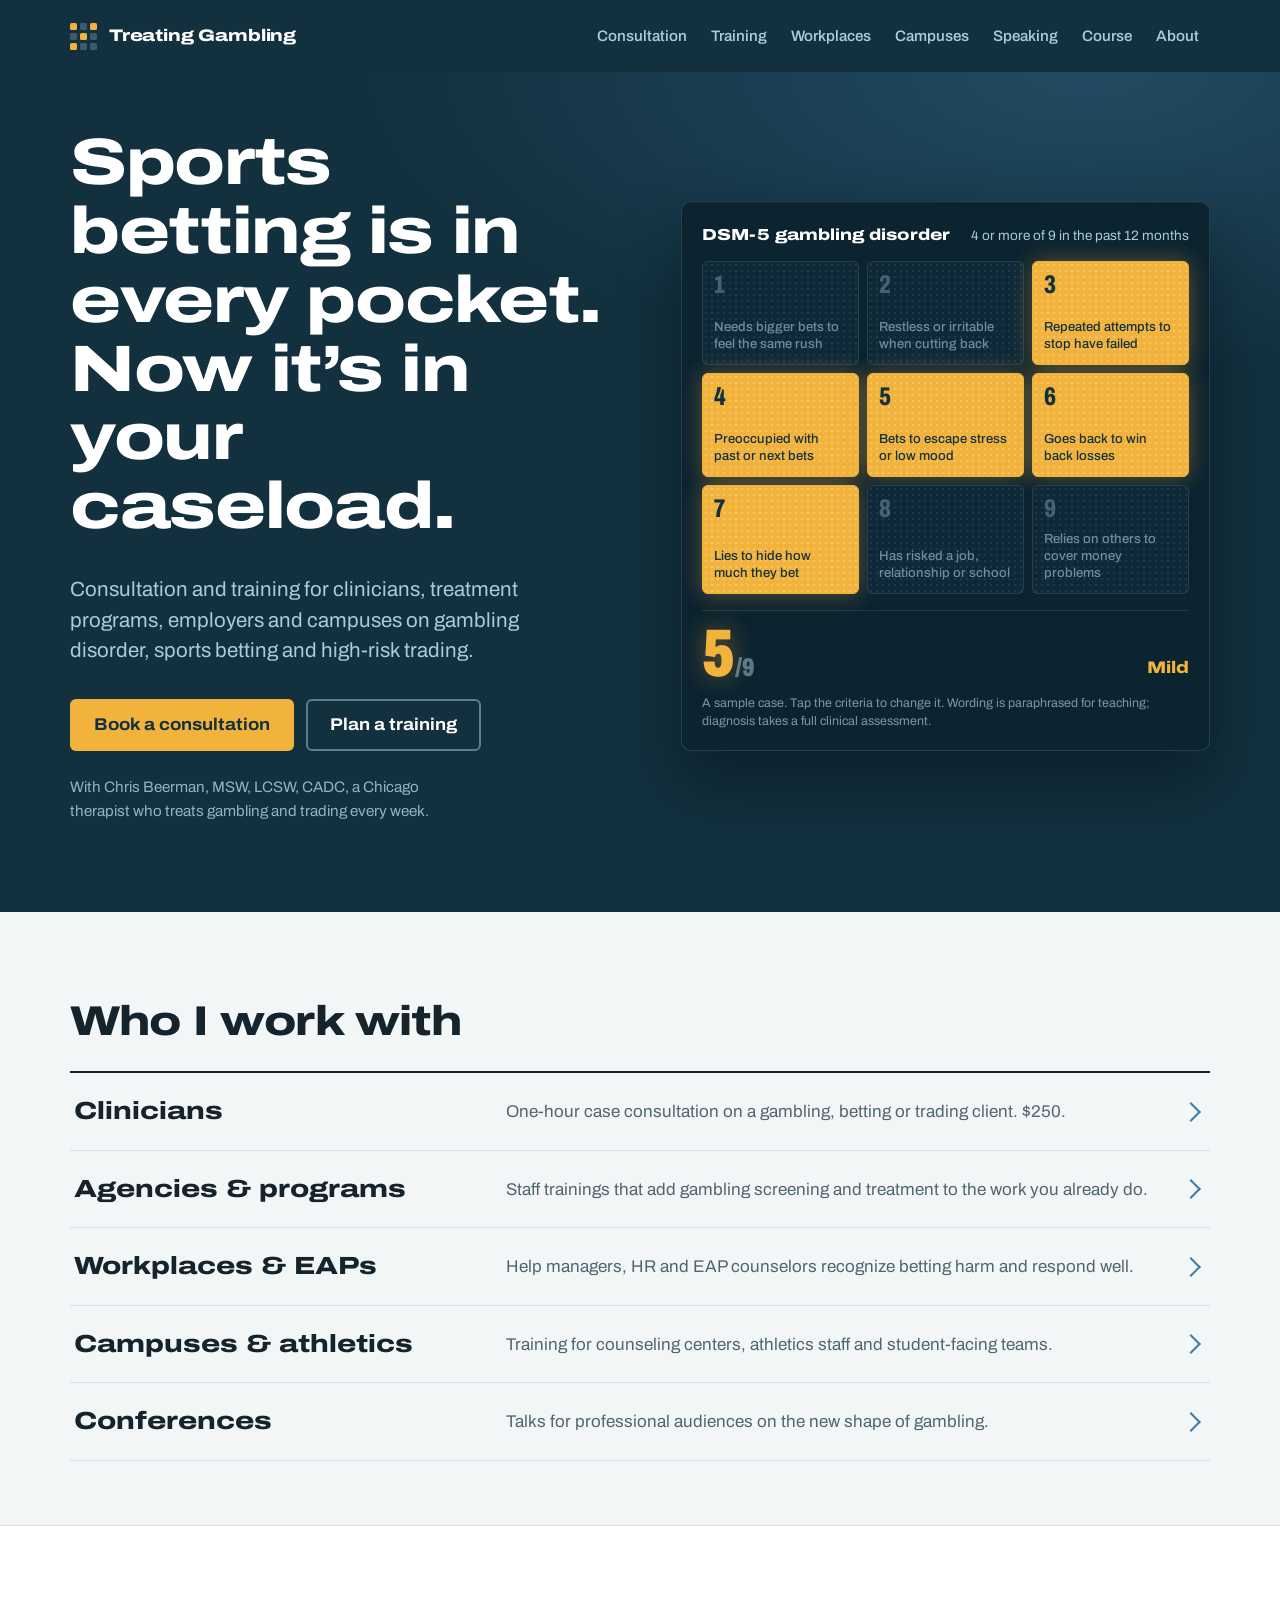
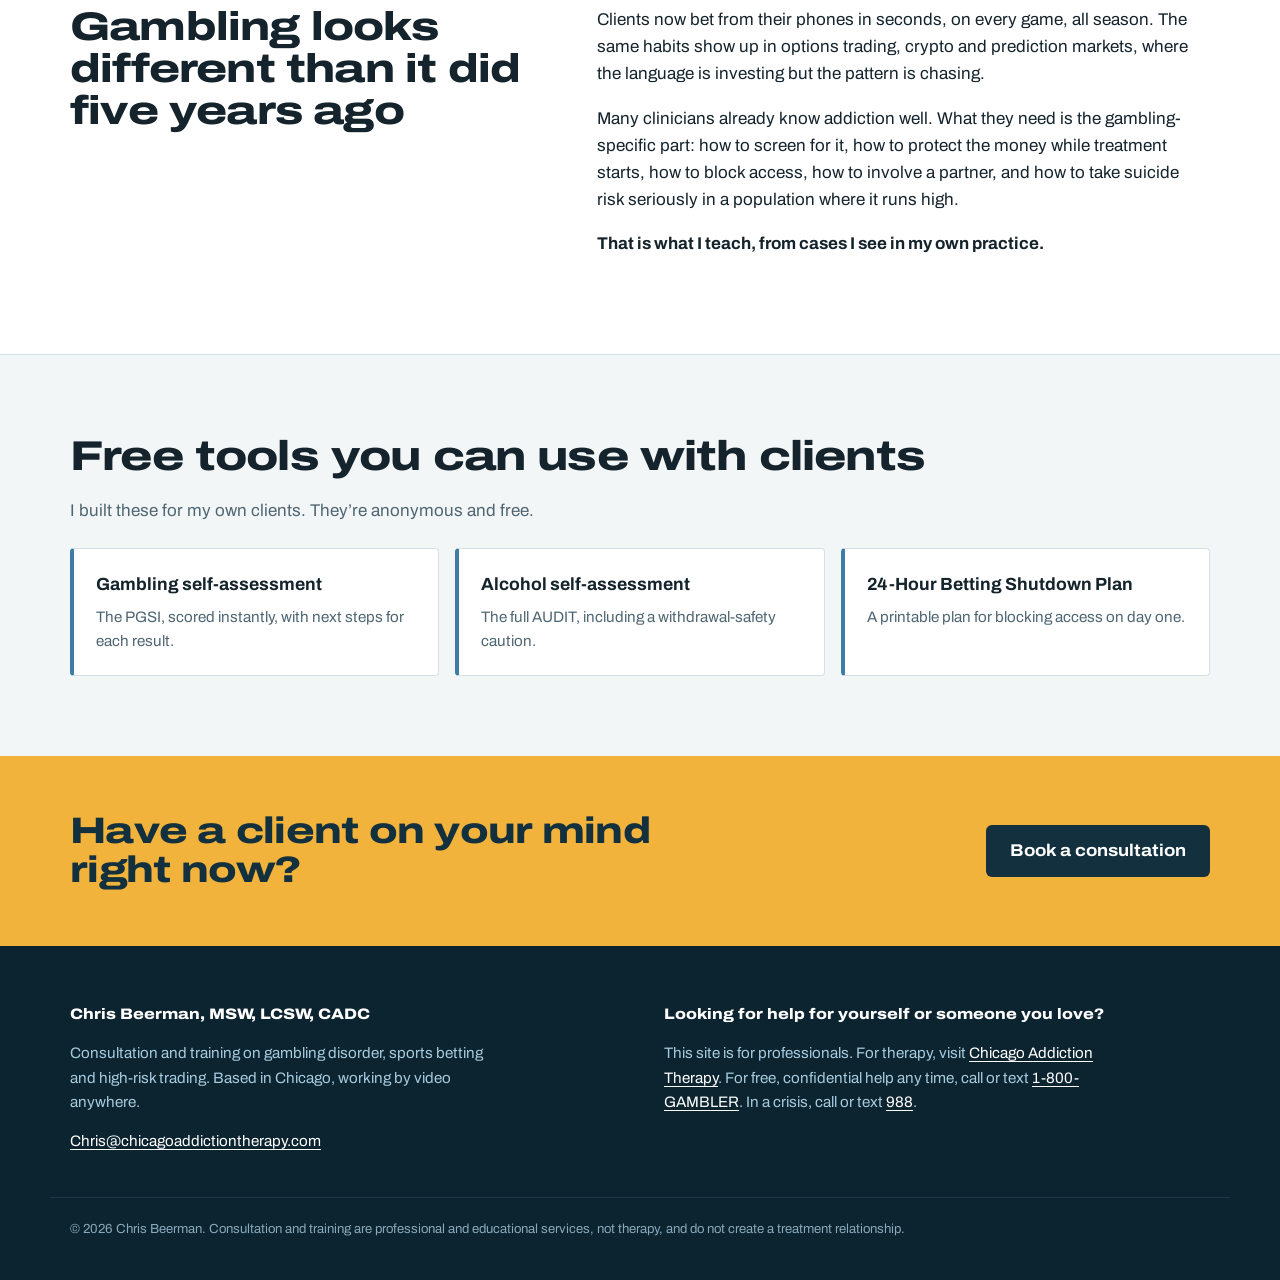
==== index.html @ 8c3837aa "Launch treatinggambling.com" ====
<!doctype html>
<html lang="en">
<head>
<meta charset="utf-8">
<meta name="viewport" content="width=device-width, initial-scale=1">
<title>Treating Gambling: Consultation and Training for Clinicians | Chris Beerman, LCSW</title>
<meta name="description" content="Clinical consultation and training on gambling disorder, sports betting and high-risk trading for clinicians, agencies, workplaces and campuses.">
<link rel="canonical" href="https://treatinggambling.com/">
<meta property="og:title" content="Treating Gambling: Consultation and Training for Clinicians | Chris Beerman, LCSW">
<meta property="og:description" content="Clinical consultation and training on gambling disorder, sports betting and high-risk trading for clinicians, agencies, workplaces and campuses.">
<meta property="og:url" content="https://treatinggambling.com/">
<meta property="og:type" content="website">
<meta name="theme-color" content="#12303E">
<link rel="icon" href="/favicon.svg" type="image/svg+xml">
<link rel="preconnect" href="https://fonts.googleapis.com">
<link rel="preconnect" href="https://fonts.gstatic.com" crossorigin>
<link href="https://fonts.googleapis.com/css2?family=Archivo:wdth,wght@62..125,100..900&display=swap" rel="stylesheet">
<link rel="stylesheet" href="/style.css">
</head>
<body class="p-home">
<a class="skip" href="#main">Skip to content</a>
<header class="site-head">
  <div class="wrap head-row">
    <a class="mark" href="/" aria-label="Treating Gambling, home">
      <span class="mark-grid" aria-hidden="true"><i class="on"></i><i></i><i class="on"></i><i></i><i class="on"></i><i></i><i class="on"></i><i></i><i></i></span>
      <span class="mark-word">Treating Gambling</span>
    </a>
    <nav class="nav-wide" aria-label="Main"><a href="/consultation">Consultation</a><a href="/training">Training</a><a href="/workplaces">Workplaces</a><a href="/campuses">Campuses</a><a href="/speaking">Speaking</a><a href="/course">Course</a><a href="/about">About</a></nav>
    <details class="nav-small">
      <summary>Menu</summary>
      <nav aria-label="Main menu"><a href="/consultation">Consultation</a><a href="/training">Training</a><a href="/workplaces">Workplaces</a><a href="/campuses">Campuses</a><a href="/speaking">Speaking</a><a href="/course">Course</a><a href="/about">About</a><a class="btn btn-amber" href="/consultation">Book a consultation</a></nav>
    </details>
  </div>
</header>
<main id="main">
<section class="hero">
  <div class="wrap hero-grid">
    <div class="hero-copy">
      <h1>Sports betting is in every pocket. Now it&rsquo;s in your caseload.</h1>
      <p class="lede">Consultation and training for clinicians, treatment programs, employers and campuses on gambling disorder, sports betting and high-risk trading.</p>
      <p class="hero-actions">
        <a class="btn btn-amber" href="/consultation">Book a consultation</a>
        <a class="btn btn-ghost" href="/training">Plan a training</a>
      </p>
      <p class="hero-by">With Chris Beerman, MSW, LCSW, CADC, a Chicago therapist who treats gambling and trading every week.</p>
    </div>
    <div class="board" id="board">
  <div class="board-head">
    <p class="board-title">DSM-5 gambling disorder</p>
    <p class="board-rule">4 or more of 9 in the past 12 months</p>
  </div>
  <div class="tiles"><button class="tile" type="button" aria-pressed="false" data-i="0"><span class="tile-n">1</span><span class="tile-t">Needs bigger bets to feel the same rush</span></button><button class="tile" type="button" aria-pressed="false" data-i="1"><span class="tile-n">2</span><span class="tile-t">Restless or irritable when cutting back</span></button><button class="tile" type="button" aria-pressed="false" data-i="2"><span class="tile-n">3</span><span class="tile-t">Repeated attempts to stop have failed</span></button><button class="tile" type="button" aria-pressed="false" data-i="3"><span class="tile-n">4</span><span class="tile-t">Preoccupied with past or next bets</span></button><button class="tile" type="button" aria-pressed="false" data-i="4"><span class="tile-n">5</span><span class="tile-t">Bets to escape stress or low mood</span></button><button class="tile" type="button" aria-pressed="false" data-i="5"><span class="tile-n">6</span><span class="tile-t">Goes back to win back losses</span></button><button class="tile" type="button" aria-pressed="false" data-i="6"><span class="tile-n">7</span><span class="tile-t">Lies to hide how much they bet</span></button><button class="tile" type="button" aria-pressed="false" data-i="7"><span class="tile-n">8</span><span class="tile-t">Has risked a job, relationship or school</span></button><button class="tile" type="button" aria-pressed="false" data-i="8"><span class="tile-n">9</span><span class="tile-t">Relies on others to cover money problems</span></button></div>
  <div class="board-foot" aria-live="polite">
    <p class="readout"><span class="count">0</span><span class="of">/9</span></p>
    <p class="sev">Below threshold</p>
  </div>
  <p class="board-note">A sample case. Tap the criteria to change it. Wording is paraphrased for teaching; diagnosis takes a full clinical assessment.</p>
</div>
  </div>
</section>

<section class="who">
  <div class="wrap">
    <h2 class="sec-title">Who I work with</h2>
    <ul class="rows">
      <li><a href="/consultation"><span class="row-name">Clinicians</span><span class="row-desc">One-hour case consultation on a gambling, betting or trading client. $250.</span></a></li>
      <li><a href="/training"><span class="row-name">Agencies &amp; programs</span><span class="row-desc">Staff trainings that add gambling screening and treatment to the work you already do.</span></a></li>
      <li><a href="/workplaces"><span class="row-name">Workplaces &amp; EAPs</span><span class="row-desc">Help managers, HR and EAP counselors recognize betting harm and respond well.</span></a></li>
      <li><a href="/campuses"><span class="row-name">Campuses &amp; athletics</span><span class="row-desc">Training for counseling centers, athletics staff and student-facing teams.</span></a></li>
      <li><a href="/speaking"><span class="row-name">Conferences</span><span class="row-desc">Talks for professional audiences on the new shape of gambling.</span></a></li>
    </ul>
  </div>
</section>

<section class="why">
  <div class="wrap why-grid">
    <h2>Gambling looks different than it did five years ago</h2>
    <div class="why-body">
      <p>Clients now bet from their phones in seconds, on every game, all season. The same habits show up in options trading, crypto and prediction markets, where the language is investing but the pattern is chasing.</p>
      <p>Many clinicians already know addiction well. What they need is the gambling-specific part: how to screen for it, how to protect the money while treatment starts, how to block access, how to involve a partner, and how to take suicide risk seriously in a population where it runs high.</p>
      <p>That is what I teach, from cases I see in my own practice.</p>
    </div>
  </div>
</section>

<section class="tools">
  <div class="wrap">
    <h2 class="sec-title">Free tools you can use with clients</h2>
    <p class="sec-lede">I built these for my own clients. They&rsquo;re anonymous and free.</p>
    <div class="tool-list">
      <a href="https://www.chicagoaddictiontherapy.com/gambling-assessment"><strong>Gambling self-assessment</strong><span>The PGSI, scored instantly, with next steps for each result.</span></a>
      <a href="https://www.chicagoaddictiontherapy.com/alcohol-assessment"><strong>Alcohol self-assessment</strong><span>The full AUDIT, including a withdrawal-safety caution.</span></a>
      <a href="https://www.chicagoaddictiontherapy.com/betting-shutdown-plan"><strong>24-Hour Betting Shutdown Plan</strong><span>A printable plan for blocking access on day one.</span></a>
    </div>
  </div>
</section>

<section class="closer">
  <div class="wrap closer-row">
    <h2>Have a client on your mind right now?</h2>
    <a class="btn btn-amber" href="/consultation">Book a consultation</a>
  </div>
</section>
</main>
<footer class="site-foot">
  <div class="wrap foot-grid">
    <div>
      <p class="foot-name">Chris Beerman, MSW, LCSW, CADC</p>
      <p>Consultation and training on gambling disorder, sports betting and high-risk trading. Based in Chicago, working by video anywhere.</p>
      <p><a href="mailto:Chris@chicagoaddictiontherapy.com">Chris@chicagoaddictiontherapy.com</a></p>
    </div>
    <div>
      <p class="foot-name">Looking for help for yourself or someone you love?</p>
      <p>This site is for professionals. For therapy, visit <a href="https://www.chicagoaddictiontherapy.com">Chicago Addiction Therapy</a>. For free, confidential help any time, call or text <a href="tel:18004262537">1-800-GAMBLER</a>. In a crisis, call or text <a href="tel:988">988</a>.</p>
    </div>
  </div>
  <div class="wrap foot-fine">
    <p>&copy; 2026 Chris Beerman. Consultation and training are professional and educational services, not therapy, and do not create a treatment relationship.</p>
  </div>
</footer>
<script src="/site.js" defer></script>
</body>
</html>
---- style.css ----
/* Treating Gambling — scoreboard after dark */
:root {
  --deep: #12303E;      /* lake at night: hero, footer */
  --deeper: #0C2330;    /* board panel */
  --lake: #3E7CA6;      /* links, rules */
  --sky: #A8CBDD;       /* text on dark */
  --paper: #F3F6F7;     /* page */
  --ink: #15242C;       /* body text */
  --muted: #4F6672;
  --amber: #F2B33D;     /* scoreboard bulb: the one loud color */
  --amber-deep: #C98A12;
  --line: #D5E0E5;
  --wide: "wdth" 125;
  --narrow: "wdth" 70;
  --r: 6px;
}

*, *::before, *::after { box-sizing: border-box; }
html { -webkit-text-size-adjust: 100%; }
body {
  margin: 0;
  font-family: "Archivo", system-ui, -apple-system, "Segoe UI", sans-serif;
  font-size: 1.0625rem;
  line-height: 1.6;
  color: var(--ink);
  background: var(--paper);
}
img { max-width: 100%; }
a { color: var(--lake); text-underline-offset: 3px; }
a:hover { color: var(--deep); }
:focus-visible { outline: 3px solid var(--amber); outline-offset: 3px; border-radius: 2px; }

.wrap { width: 100%; max-width: 1180px; margin: 0 auto; padding: 0 20px; }
.skip { position: absolute; left: -9999px; top: 8px; background: var(--amber); color: var(--deep); padding: 8px 14px; z-index: 50; }
.skip:focus { left: 8px; }

/* Type */
h1, h2, h3 { line-height: 1.05; margin: 0 0 .5em; color: inherit; }
h1, .sec-title, .why h2, .closer h2 {
  font-variation-settings: var(--wide);
  font-weight: 800;
  letter-spacing: -0.02em;
}
h1 { font-size: clamp(2.2rem, 5.2vw, 4.1rem); }
h2 { font-size: clamp(1.6rem, 3vw, 2.3rem); font-weight: 750; }
h3 { font-size: 1.15rem; font-weight: 700; line-height: 1.25; }
.lede { font-size: clamp(1.1rem, 1.6vw, 1.3rem); line-height: 1.5; max-width: 40ch; margin: 0 0 1.6em; }
p { margin: 0 0 1em; }

/* Buttons */
.btn {
  display: inline-block;
  font: inherit;
  font-weight: 700;
  font-variation-settings: "wdth" 110;
  text-decoration: none;
  padding: 14px 22px;
  border-radius: var(--r);
  border: 2px solid transparent;
  line-height: 1.2;
  transition: transform .15s ease, background-color .15s ease;
}
.btn:active { transform: translateY(1px); }
.btn-amber { background: var(--amber); color: var(--deep); }
.btn-amber:hover { background: #FFC75A; color: var(--deep); }
.btn-ghost { border-color: rgba(168, 203, 221, .5); color: #fff; }
.btn-ghost:hover { border-color: var(--sky); color: #fff; background: rgba(168,203,221,.08); }
.btn-block { display: block; text-align: center; }
.hero-actions { display: flex; flex-wrap: wrap; gap: 12px; margin: 0 0 1.4em; }

/* Header */
.site-head { background: var(--deep); color: #fff; position: relative; z-index: 10; }
.head-row { display: flex; align-items: center; justify-content: space-between; gap: 20px; min-height: 72px; }
.mark { display: inline-flex; align-items: center; gap: 12px; color: #fff; text-decoration: none; }
.mark:hover { color: #fff; }
.mark-grid { display: grid; grid-template-columns: repeat(3, 7px); gap: 3px; }
.mark-grid i { width: 7px; height: 7px; border-radius: 1.5px; background: rgba(168, 203, 221, .28); }
.mark-grid i.on { background: var(--amber); }
.mark-word { font-weight: 800; font-variation-settings: var(--wide); font-size: 1.05rem; letter-spacing: -0.01em; white-space: nowrap; }
.nav-wide { display: flex; gap: 2px; }
.nav-wide a, .nav-small nav a:not(.btn) {
  color: var(--sky);
  text-decoration: none;
  padding: 8px 11px;
  border-radius: 4px;
  font-size: .95rem;
  font-weight: 550;
}
.nav-wide a:hover, .nav-small nav a:not(.btn):hover { color: #fff; background: rgba(168,203,221,.1); }
.nav-wide a[aria-current], .nav-small nav a[aria-current] { color: var(--amber); }
.nav-small { display: none; position: relative; }
.nav-small summary {
  list-style: none; cursor: pointer; color: #fff; font-weight: 700;
  padding: 8px 14px; border: 2px solid rgba(168,203,221,.4); border-radius: var(--r);
}
.nav-small summary::-webkit-details-marker { display: none; }
.nav-small[open] summary { border-color: var(--amber); }
.nav-small nav {
  position: absolute; right: 0; top: calc(100% + 10px);
  background: var(--deeper); border: 1px solid rgba(168,203,221,.2);
  border-radius: var(--r); padding: 10px; width: min(280px, calc(100vw - 40px));
  display: flex; flex-direction: column; gap: 2px;
  box-shadow: 0 18px 40px rgba(5, 18, 26, .45);
}
.nav-small nav .btn { margin-top: 8px; text-align: center; }

/* Home hero: the board */
.hero {
  background:
    radial-gradient(1200px 500px at 85% 0%, rgba(62,124,166,.35), transparent 60%),
    var(--deep);
  color: #fff;
  padding: 56px 0 88px;
  overflow: hidden;
}
.hero-grid { display: grid; grid-template-columns: 1.05fr 1fr; gap: 56px; align-items: center; }
.hero h1 { max-width: 13ch; }
.hero .lede { color: var(--sky); }
.hero-by { color: var(--sky); font-size: .95rem; max-width: 44ch; opacity: .85; margin: 0; }

.board {
  background: var(--deeper);
  border: 1px solid rgba(168,203,221,.16);
  border-radius: 10px;
  padding: 20px;
  box-shadow: 0 30px 60px rgba(4, 15, 22, .45), inset 0 1px 0 rgba(255,255,255,.04);
}
.board-head { display: flex; justify-content: space-between; align-items: baseline; gap: 12px; flex-wrap: wrap; margin-bottom: 14px; }
.board-title { margin: 0; font-weight: 800; font-variation-settings: var(--wide); font-size: 1rem; color: #fff; }
.board-rule { margin: 0; font-size: .85rem; color: var(--sky); }
.tiles { display: grid; grid-template-columns: repeat(3, 1fr); gap: 8px; }
.tile {
  font: inherit;
  text-align: left;
  cursor: pointer;
  min-height: 104px;
  padding: 10px 11px 12px;
  border-radius: 6px;
  border: 1px solid rgba(168,203,221,.14);
  background:
    radial-gradient(rgba(168,203,221,.10) 1px, transparent 1.4px) 0 0 / 6px 6px,
    #0F2938;
  color: rgba(168,203,221,.62);
  display: flex; flex-direction: column; justify-content: space-between; gap: 8px;
  transition: background-color .25s ease, color .25s ease, border-color .25s ease, box-shadow .25s ease;
}
.tile:hover { border-color: rgba(168,203,221,.4); color: var(--sky); }
.tile-n {
  font-variation-settings: var(--narrow);
  font-weight: 800;
  font-size: 1.6rem;
  line-height: 1;
  color: rgba(168,203,221,.35);
}
.tile-t { font-size: .82rem; line-height: 1.3; font-weight: 500; }
.tile[aria-pressed="true"] {
  background:
    radial-gradient(rgba(255,255,255,.22) 1px, transparent 1.4px) 0 0 / 6px 6px,
    var(--amber);
  border-color: var(--amber);
  color: var(--deep);
  box-shadow: 0 0 22px rgba(242,179,61,.35);
}
.tile[aria-pressed="true"] .tile-n { color: var(--deep); }
.board-foot {
  display: flex; align-items: flex-end; justify-content: space-between; gap: 12px;
  margin-top: 16px; padding-top: 14px; border-top: 1px solid rgba(168,203,221,.14);
}
.readout { margin: 0; line-height: .85; font-variation-settings: var(--narrow); font-weight: 900; }
.readout .count { font-size: 4.2rem; color: var(--amber); text-shadow: 0 0 24px rgba(242,179,61,.4); }
.readout .of { font-size: 1.6rem; color: rgba(168,203,221,.5); }
.sev {
  margin: 0; font-weight: 800; font-variation-settings: var(--wide); font-size: 1.05rem;
  color: var(--sky); text-align: right;
}
.board[data-level="1"] .sev, .board[data-level="2"] .sev, .board[data-level="3"] .sev { color: var(--amber); }
.board-note { margin: 12px 0 0; font-size: .78rem; color: rgba(168,203,221,.7); line-height: 1.45; }

/* Sections */
.sec-title { font-size: clamp(1.7rem, 3.4vw, 2.6rem); }
.sec-lede { color: var(--muted); max-width: 52ch; margin-top: -0.2em; }

.who { padding: 88px 0 64px; }
.rows { list-style: none; margin: 28px 0 0; padding: 0; border-top: 2px solid var(--ink); }
.rows a {
  display: grid; grid-template-columns: minmax(200px, 1fr) 1.6fr auto; gap: 24px; align-items: center;
  padding: 24px 4px; border-bottom: 1px solid var(--line); color: var(--ink); text-decoration: none;
  transition: padding .2s ease, background-color .2s ease;
}
.rows a::after {
  content: ""; width: 14px; height: 14px; border-top: 2.5px solid currentColor; border-right: 2.5px solid currentColor;
  transform: rotate(45deg); justify-self: end; margin-right: 8px; color: var(--lake);
}
.rows a:hover { background: #fff; padding-left: 16px; }
.rows a:hover::after { color: var(--amber-deep); }
.row-name { font-weight: 800; font-variation-settings: var(--wide); font-size: clamp(1.2rem, 2vw, 1.55rem); line-height: 1.15; }
.row-desc { color: var(--muted); }

.why { background: #fff; padding: 80px 0; border-top: 1px solid var(--line); border-bottom: 1px solid var(--line); }
.why-grid { display: grid; grid-template-columns: 1fr 1.3fr; gap: 56px; }
.why h2 { font-size: clamp(1.7rem, 3.2vw, 2.5rem); }
.why-body p { max-width: 62ch; }
.why-body p:last-child { font-weight: 700; }

.tools { padding: 80px 0; }
.tool-list { display: grid; grid-template-columns: repeat(3, 1fr); gap: 16px; margin-top: 24px; }
.tool-list a {
  display: flex; flex-direction: column; gap: 6px; padding: 22px; text-decoration: none; color: var(--ink);
  background: #fff; border: 1px solid var(--line); border-left: 4px solid var(--lake); border-radius: 4px;
}
.tool-list a:hover { border-left-color: var(--amber); }
.tool-list strong { font-size: 1.1rem; }
.tool-list span { color: var(--muted); font-size: .95rem; }

.closer { background: var(--amber); padding: 56px 0; }
.closer-row { display: flex; align-items: center; justify-content: space-between; gap: 24px; flex-wrap: wrap; }
.closer h2 { margin: 0; color: var(--deep); max-width: 20ch; font-size: clamp(1.6rem, 3vw, 2.3rem); }
.closer .btn-amber { background: var(--deep); color: #fff; }
.closer .btn-amber:hover { background: #1B4357; color: #fff; }

/* Inner pages */
.inner-hero {
  background:
    radial-gradient(900px 400px at 90% 0%, rgba(62,124,166,.32), transparent 60%),
    var(--deep);
  color: #fff;
  padding: 64px 0 56px;
  position: relative;
}
.inner-hero::after {
  content: ""; position: absolute; left: 0; right: 0; bottom: 0; height: 6px;
  background: repeating-linear-gradient(90deg, var(--amber) 0 22px, transparent 22px 30px);
  opacity: .9;
}
.inner-hero h1 { max-width: 18ch; }
.inner-hero .lede { color: var(--sky); max-width: 52ch; }
.inner-hero .hero-actions { margin: 0; }

.content { padding: 64px 0; }
.content.alt { background: #fff; border-top: 1px solid var(--line); }
.two-col { display: grid; grid-template-columns: 1.6fr 1fr; gap: 56px; align-items: start; }
.prose { max-width: 66ch; }
.prose.narrow { max-width: 66ch; }
.prose h2 { margin-top: 1.4em; font-size: 1.6rem; }
.prose h2:first-child { margin-top: 0; }
.prose ul { padding-left: 1.2em; }
.prose li { margin-bottom: .45em; }
.prose li::marker { color: var(--lake); }

.side { display: flex; flex-direction: column; gap: 20px; position: sticky; top: 20px; }
.price-card { background: var(--deep); color: #fff; border-radius: 10px; padding: 28px; }
.price {
  margin: 0; font-weight: 900; font-variation-settings: var(--narrow); font-size: 4.6rem; line-height: .9;
  color: var(--amber); text-shadow: 0 0 24px rgba(242,179,61,.35);
}
.price-unit { color: var(--sky); margin: 6px 0 18px; }
.steps { padding-left: 1.3em; margin: 0 0 22px; color: #E6EFF3; }
.steps li { margin-bottom: .6em; }
.steps li::marker { color: var(--amber); font-weight: 800; }
.fine { background: #fff; border: 1px solid var(--line); border-radius: 10px; padding: 24px; font-size: .97rem; }
.content.alt .fine { background: var(--paper); }
.fine h3 { font-size: 1.05rem; margin-top: 1em; }
.fine h3:first-child { margin-top: 0; }
.fine .btn { margin-top: 8px; }

.topics { list-style: none; padding: 0; margin: 24px 0 0; display: grid; grid-template-columns: repeat(2, 1fr); gap: 0 48px; border-top: 2px solid var(--ink); }
.topics li { padding: 22px 0 18px; border-bottom: 1px solid var(--line); }
.topics h3 { font-size: 1.2rem; }
.topics p { margin: 0; color: var(--muted); }

/* Footer */
.site-foot { background: var(--deeper); color: var(--sky); padding: 56px 0 28px; font-size: .95rem; }
.site-foot a { color: #fff; }
.site-foot a:hover { color: var(--amber); }
.foot-grid { display: grid; grid-template-columns: 1fr 1fr; gap: 48px; }
.foot-grid p { max-width: 48ch; }
.foot-name { color: #fff; font-weight: 800; font-variation-settings: "wdth" 115; }
.foot-fine { margin-top: 28px; padding-top: 20px; border-top: 1px solid rgba(168,203,221,.14); font-size: .82rem; opacity: .8; }

/* Responsive */
@media (max-width: 1040px) {
  .nav-wide { display: none; }
  .nav-small { display: block; }
}
@media (max-width: 900px) {
  .hero { padding: 40px 0 64px; }
  .hero-grid, .why-grid, .two-col, .foot-grid { grid-template-columns: 1fr; gap: 36px; }
  .tool-list { grid-template-columns: 1fr; }
  .topics { grid-template-columns: 1fr; }
  .side { position: static; }
  .rows a { grid-template-columns: 1fr auto; gap: 6px 16px; }
  .row-name { grid-column: 1; }
  .row-desc { grid-column: 1; }
  .rows a::after { grid-column: 2; grid-row: 1 / span 2; }
}
@media (max-width: 520px) {
  .wrap { padding: 0 16px; }
  .board { padding: 14px; }
  .tiles { gap: 6px; }
  .tile { min-height: 96px; padding: 8px; }
  .tile-n { font-size: 1.3rem; }
  .tile-t { font-size: .72rem; }
  .readout .count { font-size: 3.4rem; }
  .mark-word { font-size: .95rem; }
  .who, .tools, .why { padding: 56px 0; }
}

@media (prefers-reduced-motion: reduce) {
  *, *::before, *::after { transition: none !important; animation: none !important; }
}
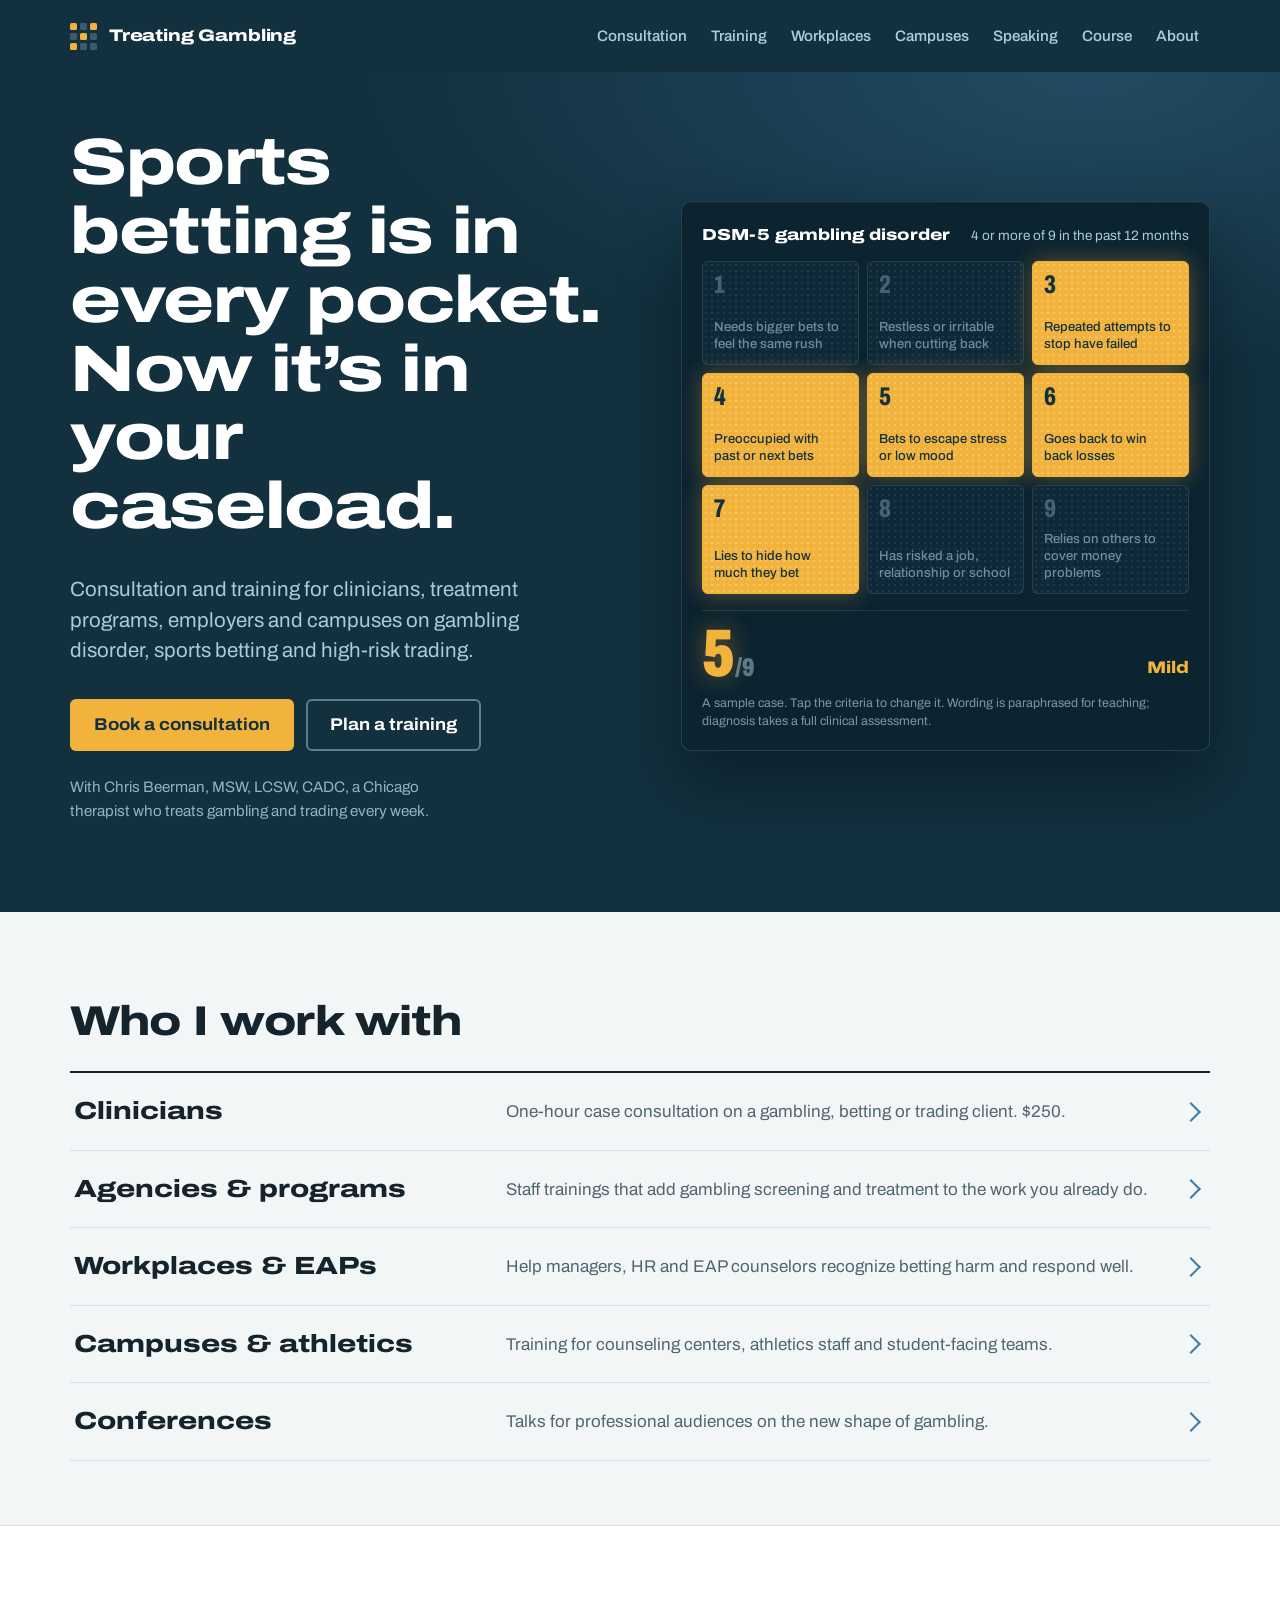
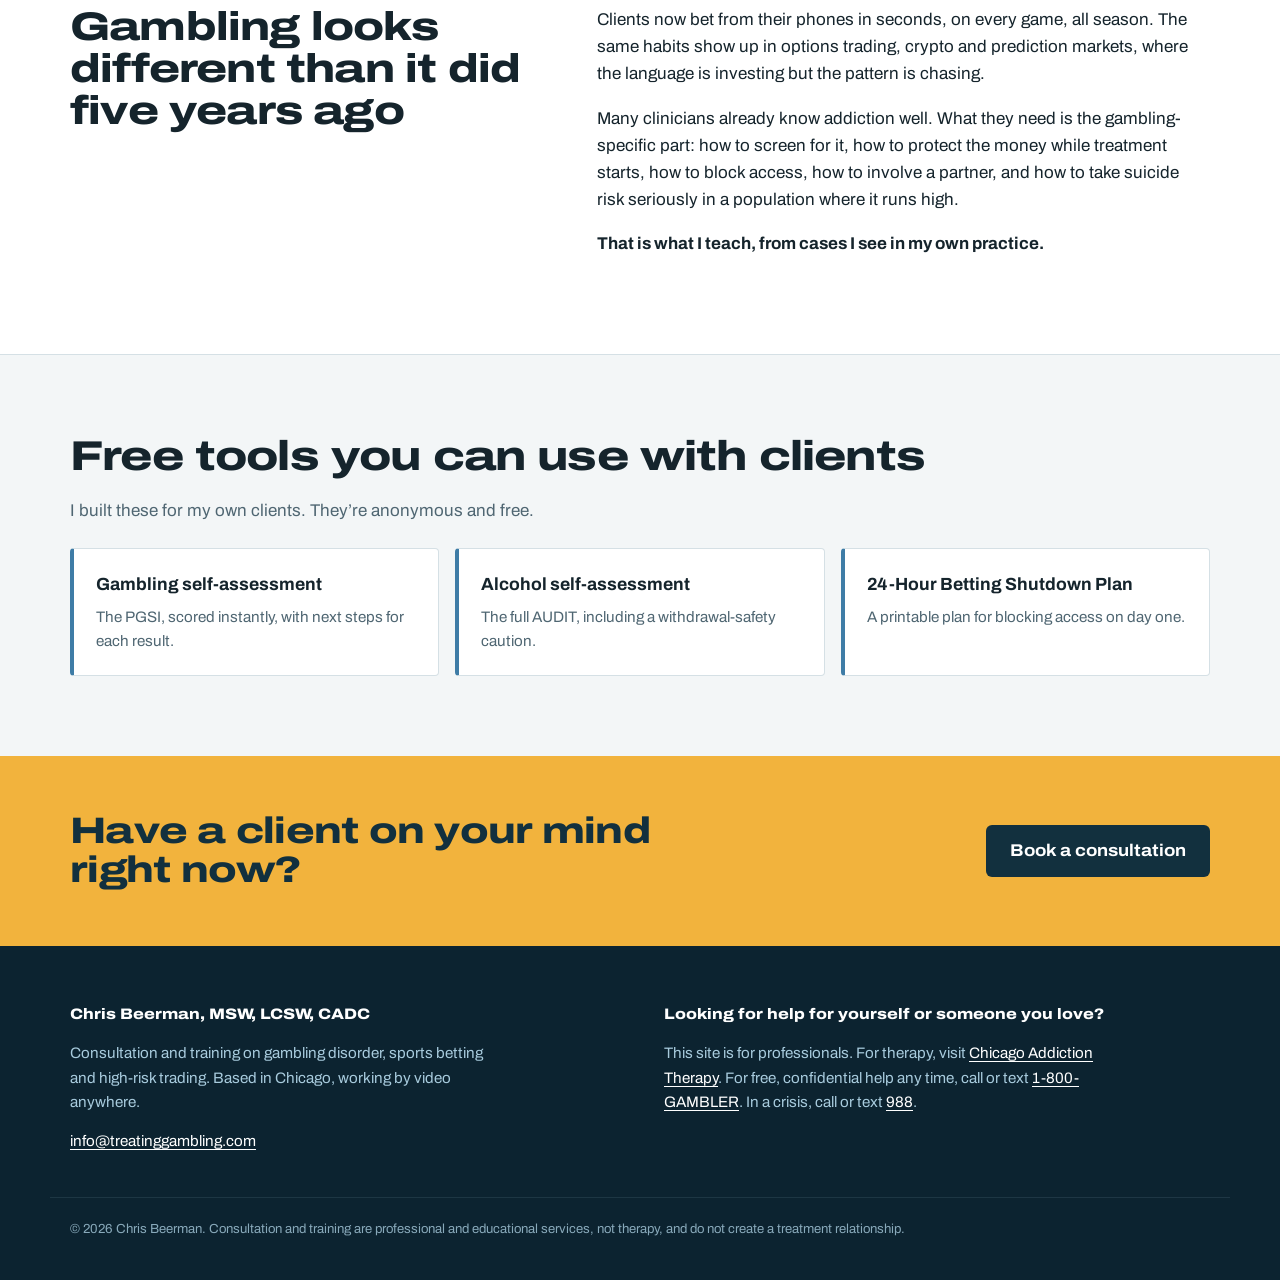
==== commit 0f21df7f: "Switch site contact email to info@treatinggambling.com Replaces Chris@chicagoaddictiontherapy.com in" ====
--- a/index.html
+++ b/index.html
@@ -1,6 +1,14 @@
 <!doctype html>
 <html lang="en">
 <head>
+<!-- Google tag (gtag.js) -->
+<script async src="https://www.googletagmanager.com/gtag/js?id=G-GPS27721FX"></script>
+<script>
+  window.dataLayer = window.dataLayer || [];
+  function gtag(){dataLayer.push(arguments);}
+  gtag('js', new Date());
+  gtag('config', 'G-GPS27721FX');
+</script>
 <meta charset="utf-8">
 <meta name="viewport" content="width=device-width, initial-scale=1">
 <title>Treating Gambling: Consultation and Training for Clinicians | Chris Beerman, LCSW</title>
@@ -107,7 +115,7 @@
     <div>
       <p class="foot-name">Chris Beerman, MSW, LCSW, CADC</p>
       <p>Consultation and training on gambling disorder, sports betting and high-risk trading. Based in Chicago, working by video anywhere.</p>
-      <p><a href="mailto:Chris@chicagoaddictiontherapy.com">Chris@chicagoaddictiontherapy.com</a></p>
+      <p><a href="mailto:info@treatinggambling.com">info@treatinggambling.com</a></p>
     </div>
     <div>
       <p class="foot-name">Looking for help for yourself or someone you love?</p>
--- a/style.css
+++ b/style.css
@@ -268,6 +268,28 @@
 .topics h3 { font-size: 1.2rem; }
 .topics p { margin: 0; color: var(--muted); }
 
+/* About page */
+.about-grid { display: grid; grid-template-columns: 1.4fr 1fr; gap: 56px; align-items: center; }
+.about-creds { color: var(--amber); font-weight: 800; font-variation-settings: var(--wide); letter-spacing: .04em; margin: -0.2em 0 1em; }
+.portrait { margin: 0; justify-self: end; width: 100%; max-width: 380px; }
+.portrait img {
+  display: block; width: 100%; height: auto; aspect-ratio: 5 / 6; object-fit: cover;
+  border-radius: 10px; border: 1px solid rgba(168,203,221,.2);
+  box-shadow: 0 30px 60px rgba(4, 15, 22, .45);
+}
+.portrait figcaption { margin-top: 12px; font-size: .85rem; color: var(--sky); opacity: .85; }
+.principles { list-style: none; padding: 0 !important; margin: 20px 0 0; border-top: 2px solid var(--ink); }
+.principles li { padding: 16px 0; margin: 0 !important; border-bottom: 1px solid var(--line); }
+.principles strong { display: block; font-size: 1.1rem; font-variation-settings: "wdth" 110; margin-bottom: 4px; }
+.facts { list-style: none; padding: 0; margin: 0; }
+.facts li { padding: 10px 0; border-bottom: 1px solid var(--line); }
+.facts li:last-child { border-bottom: 0; padding-bottom: 0; }
+.facts span { display: block; font-size: .78rem; text-transform: uppercase; letter-spacing: .06em; color: var(--muted); font-weight: 700; }
+@media (max-width: 900px) {
+  .about-grid { grid-template-columns: 1fr; gap: 36px; }
+  .portrait { justify-self: start; max-width: 320px; }
+}
+
 /* Footer */
 .site-foot { background: var(--deeper); color: var(--sky); padding: 56px 0 28px; font-size: .95rem; }
 .site-foot a { color: #fff; }
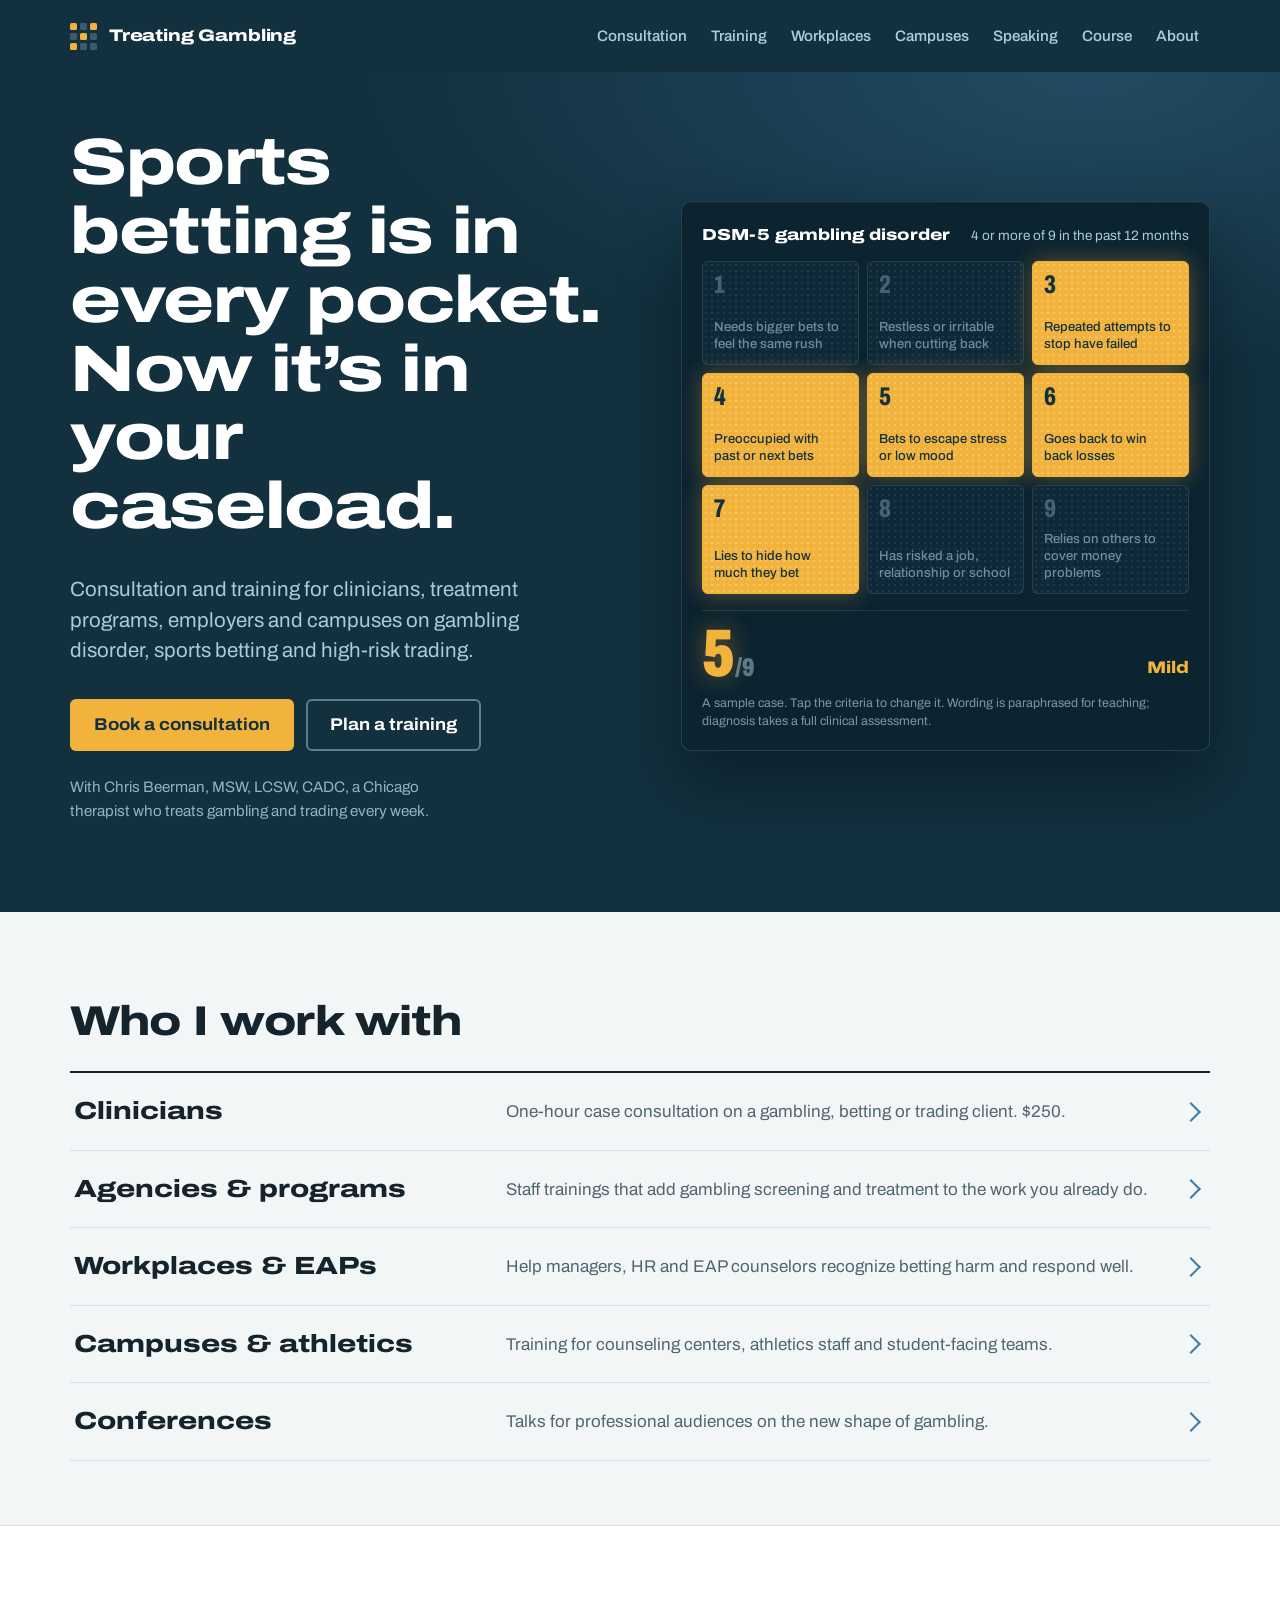
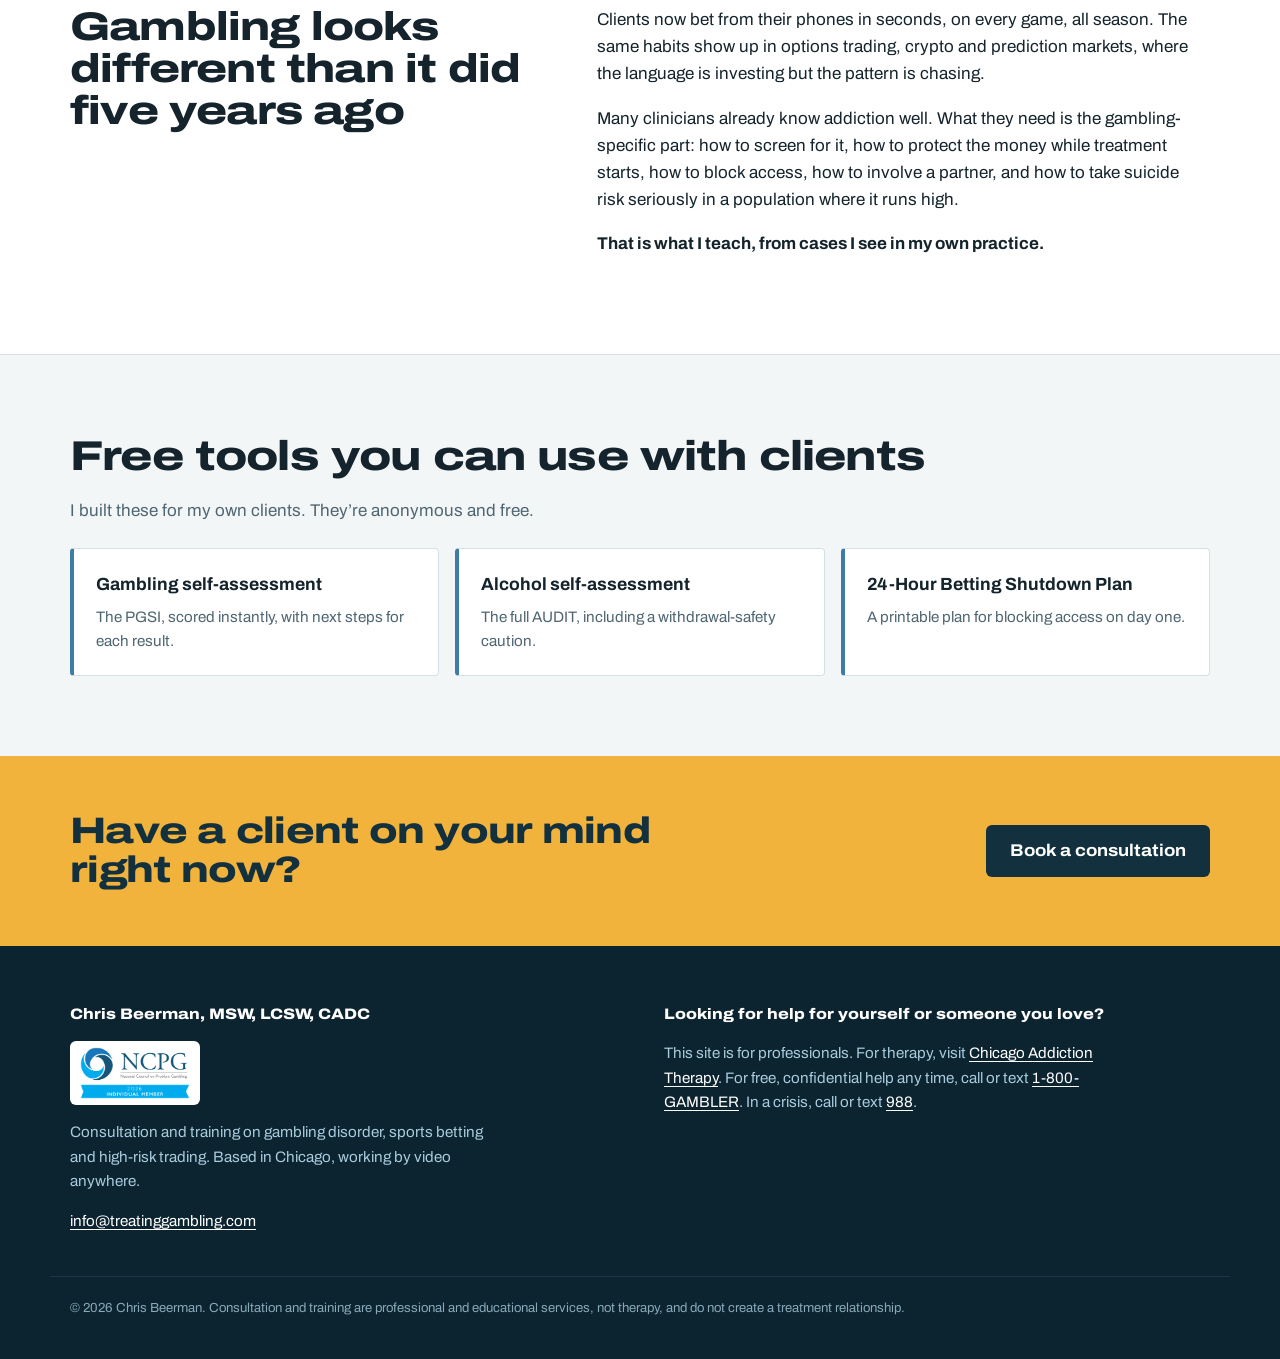
==== commit d68a92f1: "Add NCPG 2026 Individual Member badge to footer Co-Authored-By: Claude Fable 5.1 <noreply@anthropic." ====
--- a/index.html
+++ b/index.html
@@ -114,6 +114,7 @@
   <div class="wrap foot-grid">
     <div>
       <p class="foot-name">Chris Beerman, MSW, LCSW, CADC</p>
+      <a class="foot-badge" href="https://www.ncpgambling.org/" rel="noopener"><img src="/ncpg-2026-individual-member.png" alt="National Council on Problem Gambling &mdash; 2026 Individual Member" width="640" height="302" loading="lazy" decoding="async"></a>
       <p>Consultation and training on gambling disorder, sports betting and high-risk trading. Based in Chicago, working by video anywhere.</p>
       <p><a href="mailto:info@treatinggambling.com">info@treatinggambling.com</a></p>
     </div>
--- a/style.css
+++ b/style.css
@@ -297,6 +297,11 @@
 .foot-grid { display: grid; grid-template-columns: 1fr 1fr; gap: 48px; }
 .foot-grid p { max-width: 48ch; }
 .foot-name { color: #fff; font-weight: 800; font-variation-settings: "wdth" 115; }
+.foot-badge {
+  display: inline-block; vertical-align: top; margin: 0 0 1em;
+  padding: 6px 10px; background: #fff; border-radius: var(--r); line-height: 0; text-decoration: none;
+}
+.foot-badge img { display: block; height: 52px; width: auto; max-width: 100%; }
 .foot-fine { margin-top: 28px; padding-top: 20px; border-top: 1px solid rgba(168,203,221,.14); font-size: .82rem; opacity: .8; }
 
 /* Responsive */
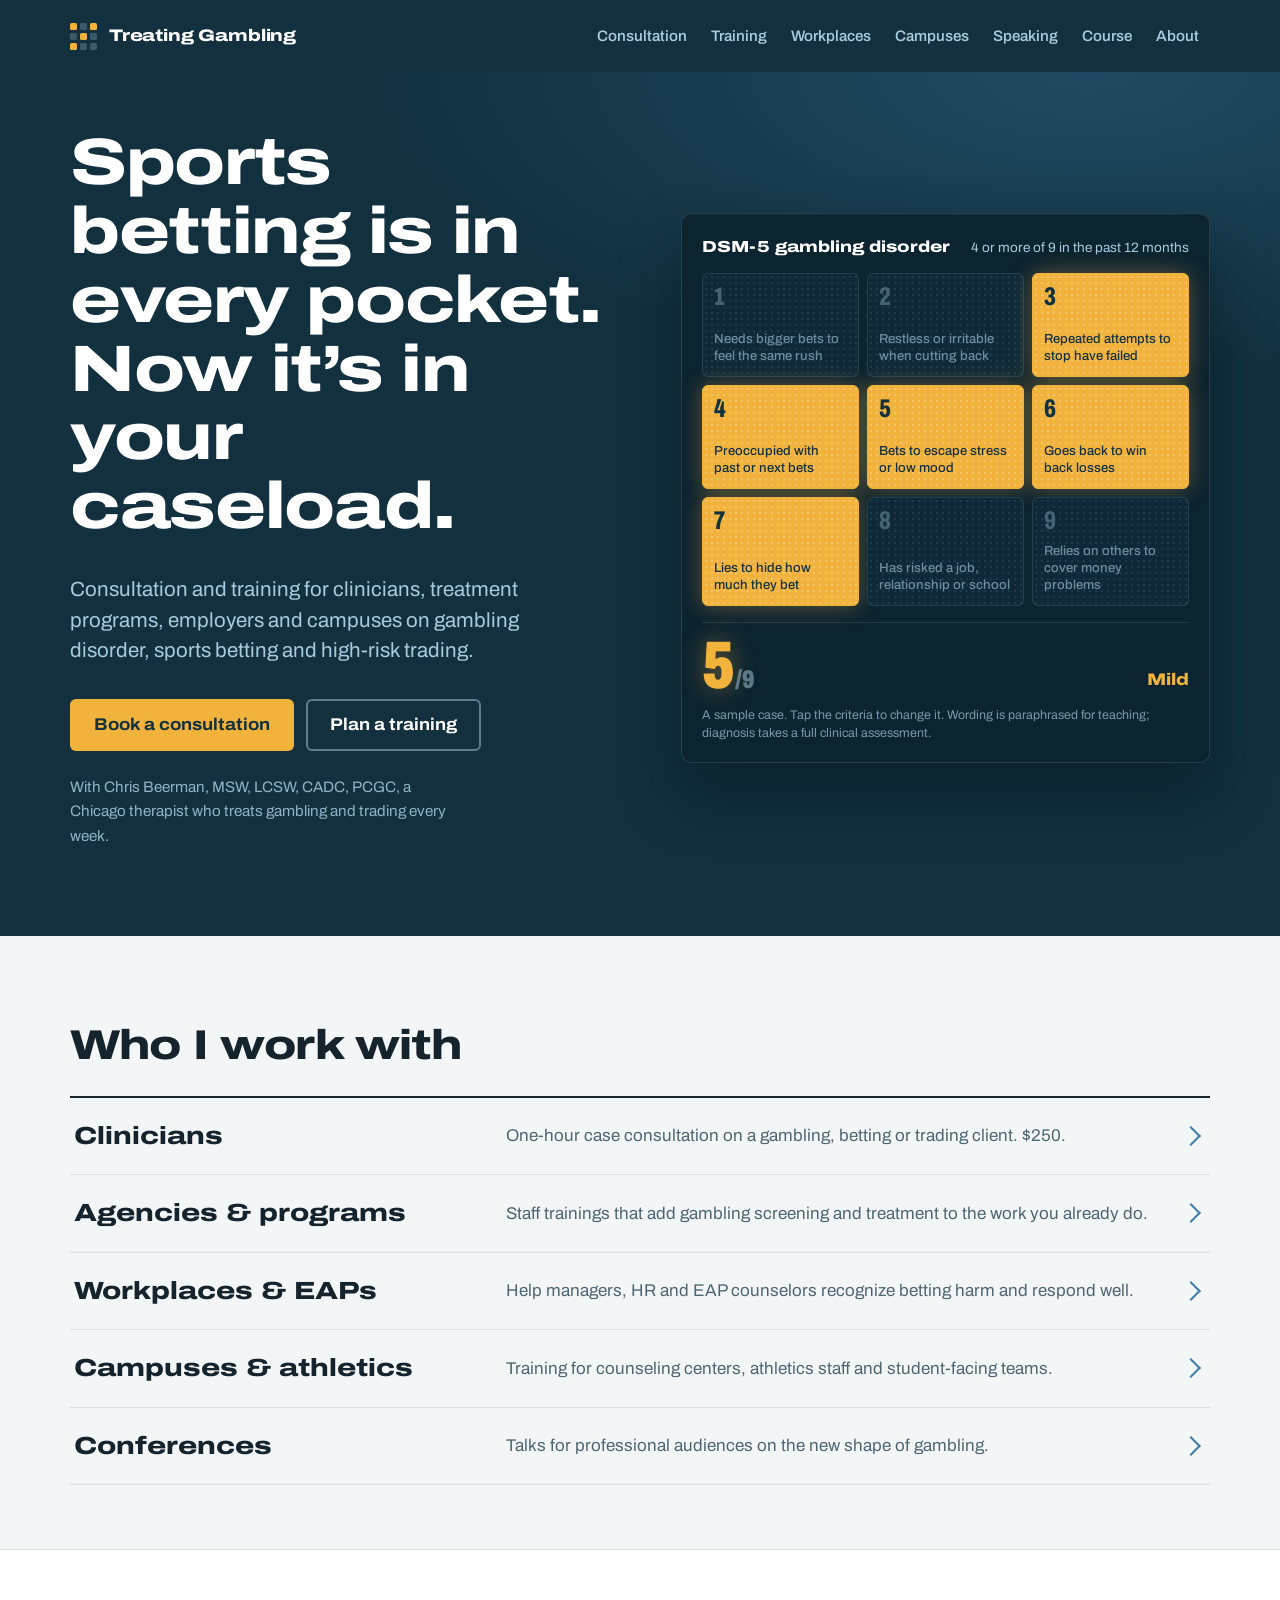
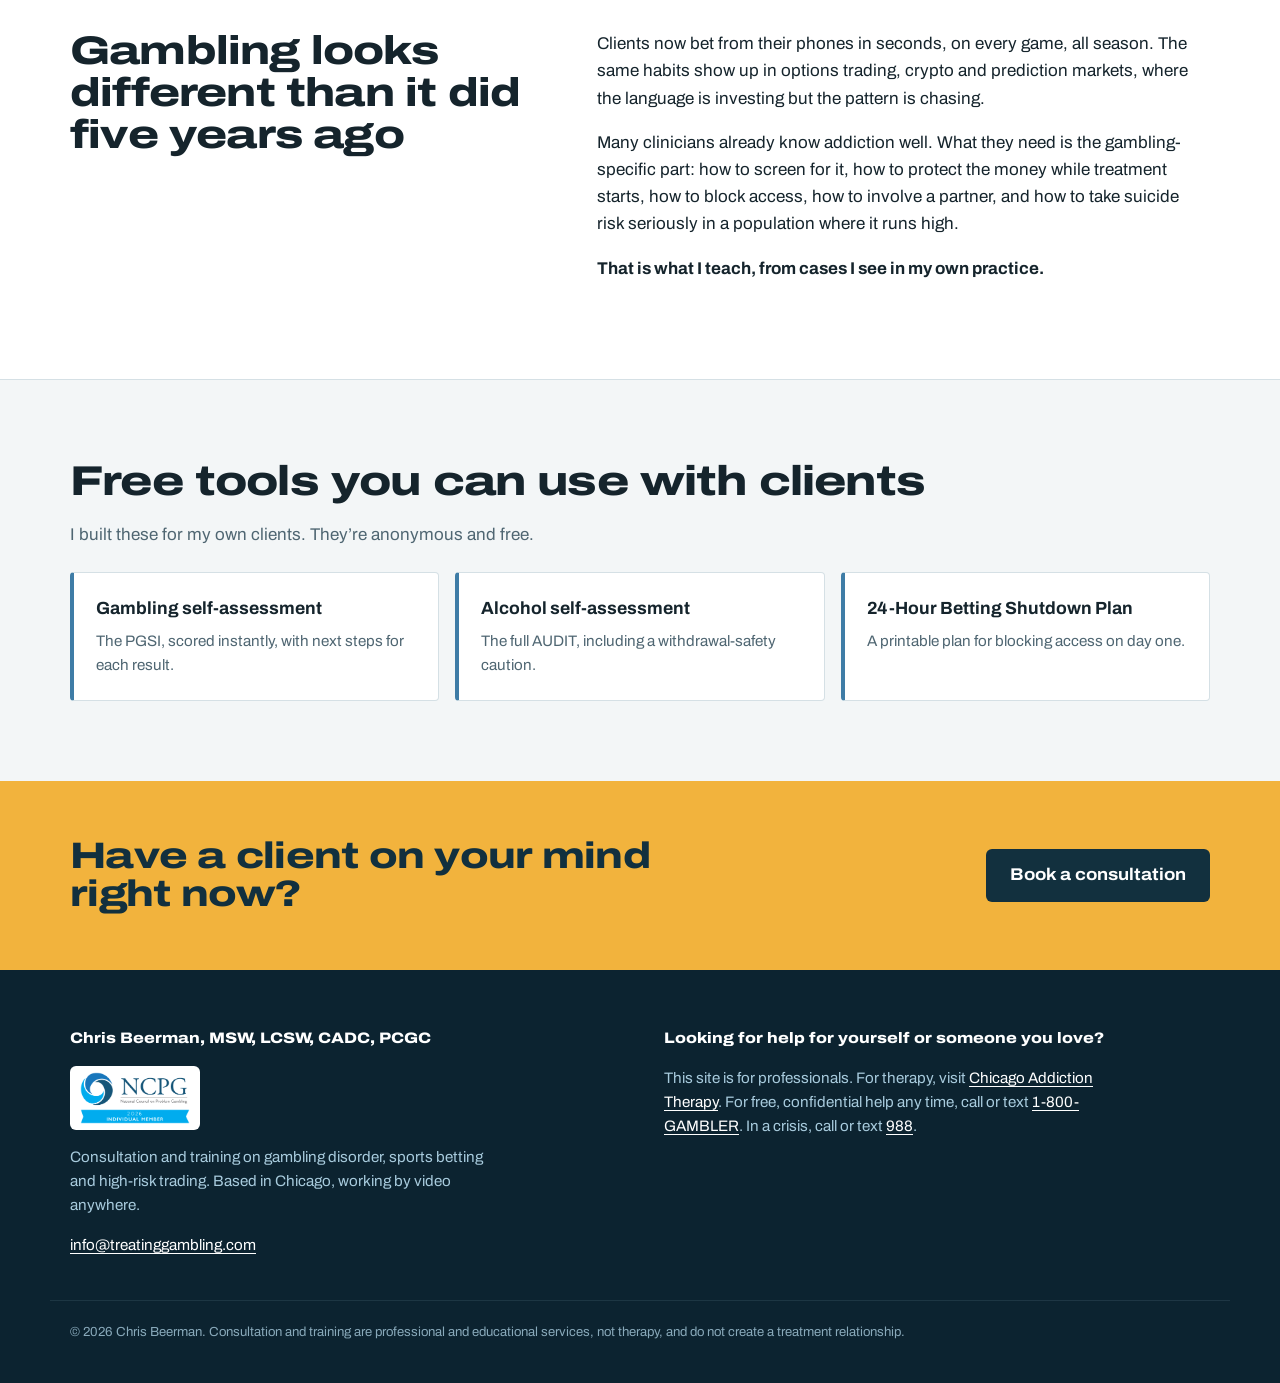
==== commit 4752b35c: "Add PCGC (Certified Problem and Compulsive Gambling Counselor) to credentials Co-Authored-By: Claude" ====
--- a/index.html
+++ b/index.html
@@ -50,7 +50,7 @@
         <a class="btn btn-amber" href="/consultation">Book a consultation</a>
         <a class="btn btn-ghost" href="/training">Plan a training</a>
       </p>
-      <p class="hero-by">With Chris Beerman, MSW, LCSW, CADC, a Chicago therapist who treats gambling and trading every week.</p>
+      <p class="hero-by">With Chris Beerman, MSW, LCSW, CADC, PCGC, a Chicago therapist who treats gambling and trading every week.</p>
     </div>
     <div class="board" id="board">
   <div class="board-head">
@@ -113,7 +113,7 @@
 <footer class="site-foot">
   <div class="wrap foot-grid">
     <div>
-      <p class="foot-name">Chris Beerman, MSW, LCSW, CADC</p>
+      <p class="foot-name">Chris Beerman, MSW, LCSW, CADC, PCGC</p>
       <a class="foot-badge" href="https://www.ncpgambling.org/" rel="noopener"><img src="/ncpg-2026-individual-member.png" alt="National Council on Problem Gambling &mdash; 2026 Individual Member" width="640" height="302" loading="lazy" decoding="async"></a>
       <p>Consultation and training on gambling disorder, sports betting and high-risk trading. Based in Chicago, working by video anywhere.</p>
       <p><a href="mailto:info@treatinggambling.com">info@treatinggambling.com</a></p>
